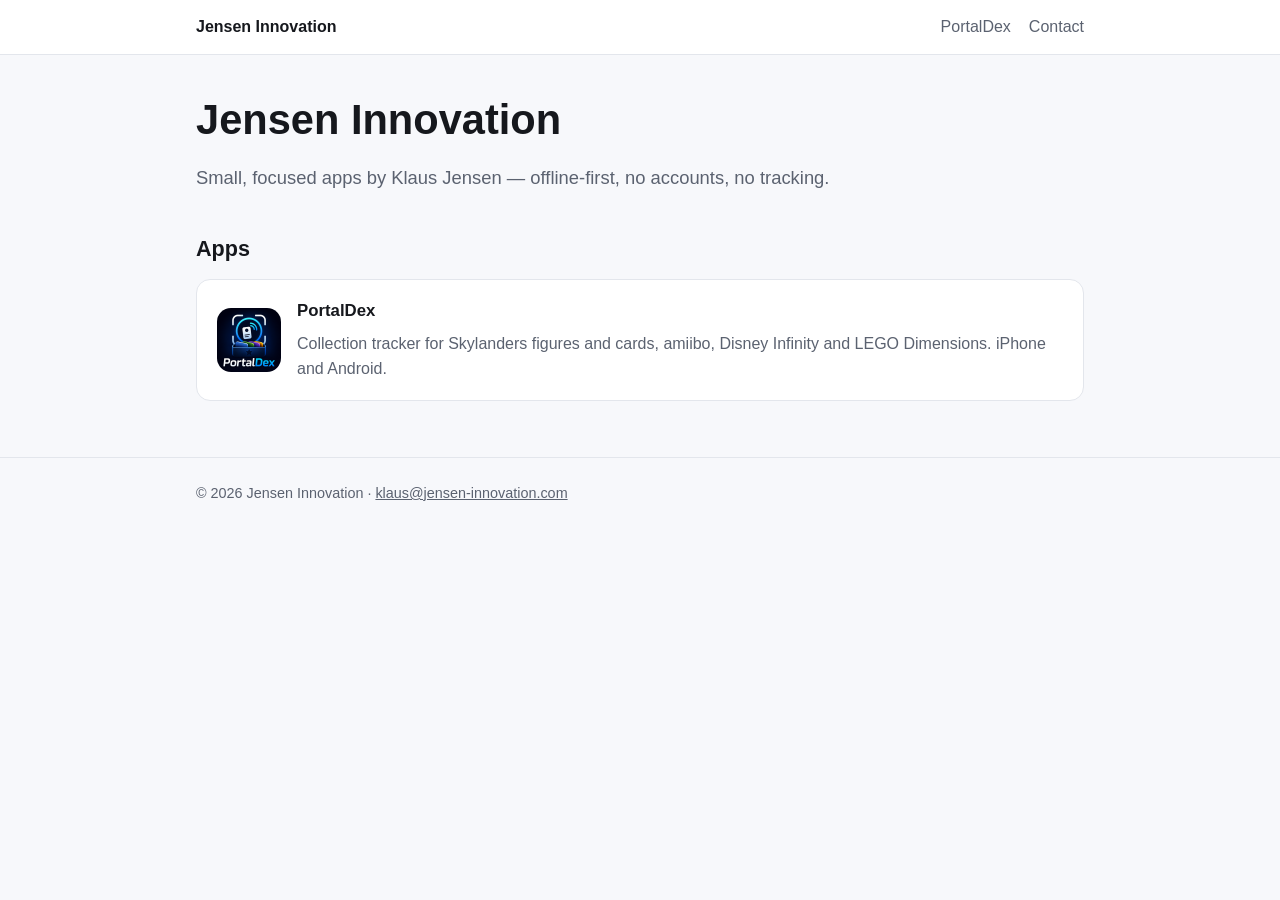
==== index.html @ fc08be13 "new site" ====
<!doctype html>
<html lang="en">
<head>
  <meta charset="utf-8">
  <meta name="viewport" content="width=device-width, initial-scale=1">
  <title>Jensen Innovation — Apps by Klaus Jensen</title>
  <meta name="description" content="Jensen Innovation is the home of PortalDex, the offline collection tracker for Skylanders, Skylanders cards, amiibo, Disney Infinity and LEGO Dimensions.">
  <link rel="canonical" href="https://www.jensen-innovation.com/">
  <link rel="icon" href="/assets/favicon.png" type="image/png">
  <link rel="stylesheet" href="/assets/style.css">
  <meta property="og:type" content="website">
  <meta property="og:title" content="Jensen Innovation">
  <meta property="og:description" content="Home of PortalDex — the offline toys-to-life collection tracker for iPhone and Android.">
  <meta property="og:url" content="https://www.jensen-innovation.com/">
  <meta property="og:image" content="https://www.jensen-innovation.com/assets/portaldex-icon-512.png">
  <script type="application/ld+json">
  {
    "@context": "https://schema.org",
    "@type": "Organization",
    "name": "Jensen Innovation",
    "url": "https://www.jensen-innovation.com/",
    "logo": "https://www.jensen-innovation.com/assets/portaldex-icon-512.png",
    "founder": { "@type": "Person", "name": "Klaus Jensen" },
    "email": "klaus@jensen-innovation.com"
  }
  </script>
</head>
<body>
  <header class="site">
    <div class="wrap">
      <a class="brand" href="/">Jensen Innovation</a>
      <nav><a href="/portaldex/">PortalDex</a><a href="mailto:klaus@jensen-innovation.com">Contact</a></nav>
    </div>
  </header>

  <main>
    <div class="wrap">
      <h1>Jensen Innovation</h1>
      <p class="lead">Small, focused apps by Klaus Jensen — offline-first, no accounts, no tracking.</p>

      <h2>Apps</h2>
      <div class="grid">
        <a class="card app-card" href="/portaldex/">
          <img src="/assets/portaldex-icon-256.png" alt="PortalDex app icon" width="64" height="64">
          <div>
            <h3>PortalDex</h3>
            <p>Collection tracker for Skylanders figures and cards, amiibo, Disney Infinity and LEGO Dimensions. iPhone and Android.</p>
          </div>
        </a>
      </div>
    </div>
  </main>

  <footer class="site">
    <div class="wrap">
      © 2026 Jensen Innovation · <a href="mailto:klaus@jensen-innovation.com">klaus@jensen-innovation.com</a>
    </div>
  </footer>
</body>
</html>
---- assets/style.css ----
/* Jensen Innovation — shared site styles. Light + dark via prefers-color-scheme. */
:root {
  --bg: #f7f8fb;
  --surface: #ffffff;
  --text: #16181d;
  --muted: #5b6270;
  --border: #e3e6ec;
  --accent: #3b5bdb;
  --accent-soft: #e8edff;
  --radius: 14px;
  --max: 920px;
}
@media (prefers-color-scheme: dark) {
  :root {
    --bg: #0f1115;
    --surface: #171a21;
    --text: #e9ecf2;
    --muted: #9aa3b2;
    --border: #262b35;
    --accent: #8ca3ff;
    --accent-soft: #1d2440;
  }
}
* { box-sizing: border-box; }
html { -webkit-text-size-adjust: 100%; }
body {
  margin: 0;
  background: var(--bg);
  color: var(--text);
  font: 16px/1.6 -apple-system, BlinkMacSystemFont, "Segoe UI", Roboto, Helvetica, Arial, sans-serif;
}
a { color: var(--accent); }
img { max-width: 100%; height: auto; }
.wrap { max-width: var(--max); margin: 0 auto; padding: 0 16px; }

header.site {
  border-bottom: 1px solid var(--border);
  background: var(--surface);
}
header.site .wrap {
  display: flex; align-items: center; justify-content: space-between;
  gap: 16px; padding-top: 14px; padding-bottom: 14px;
}
header.site .brand { font-weight: 700; color: var(--text); text-decoration: none; }
header.site nav a { margin-left: 18px; text-decoration: none; color: var(--muted); }
header.site nav a:hover { color: var(--text); }

main { padding: 40px 0 56px; }
h1 { font-size: clamp(1.8rem, 4vw, 2.6rem); line-height: 1.2; margin: 0 0 12px; }
h2 { font-size: 1.35rem; margin: 40px 0 12px; }
h3 { font-size: 1.05rem; margin: 0 0 6px; }
.lead { font-size: 1.15rem; color: var(--muted); max-width: 720px; }

.hero { display: flex; gap: 28px; align-items: center; flex-wrap: wrap; }
.hero img.icon { width: 112px; height: 112px; border-radius: 24px; flex: none; }
.hero .text { flex: 1 1 320px; }

.stores { display: flex; flex-wrap: wrap; gap: 12px; margin-top: 20px; }
.btn {
  display: inline-block; padding: 11px 18px; border-radius: 10px;
  background: var(--accent); color: #fff; text-decoration: none; font-weight: 600;
}
@media (prefers-color-scheme: dark) { .btn { color: #0f1115; } }
.btn.secondary { background: var(--accent-soft); color: var(--accent); }

.grid {
  display: grid; gap: 16px;
  grid-template-columns: repeat(auto-fit, minmax(240px, 1fr));
}
.card {
  background: var(--surface); border: 1px solid var(--border);
  border-radius: var(--radius); padding: 18px 20px;
}
.card p { margin: 0; color: var(--muted); }
.app-card { display: flex; gap: 16px; align-items: center; text-decoration: none; color: var(--text); }
.app-card img { width: 64px; height: 64px; border-radius: 14px; flex: none; }

ul.ticks { padding-left: 1.2em; }
ul.ticks li { margin: 4px 0; }

.prose { max-width: 760px; }
.prose h2 { font-size: 1.15rem; margin-top: 28px; }
.note { font-size: 0.9rem; color: var(--muted); }

footer.site { border-top: 1px solid var(--border); padding: 24px 0 40px; color: var(--muted); font-size: 0.9rem; }
footer.site a { color: var(--muted); }
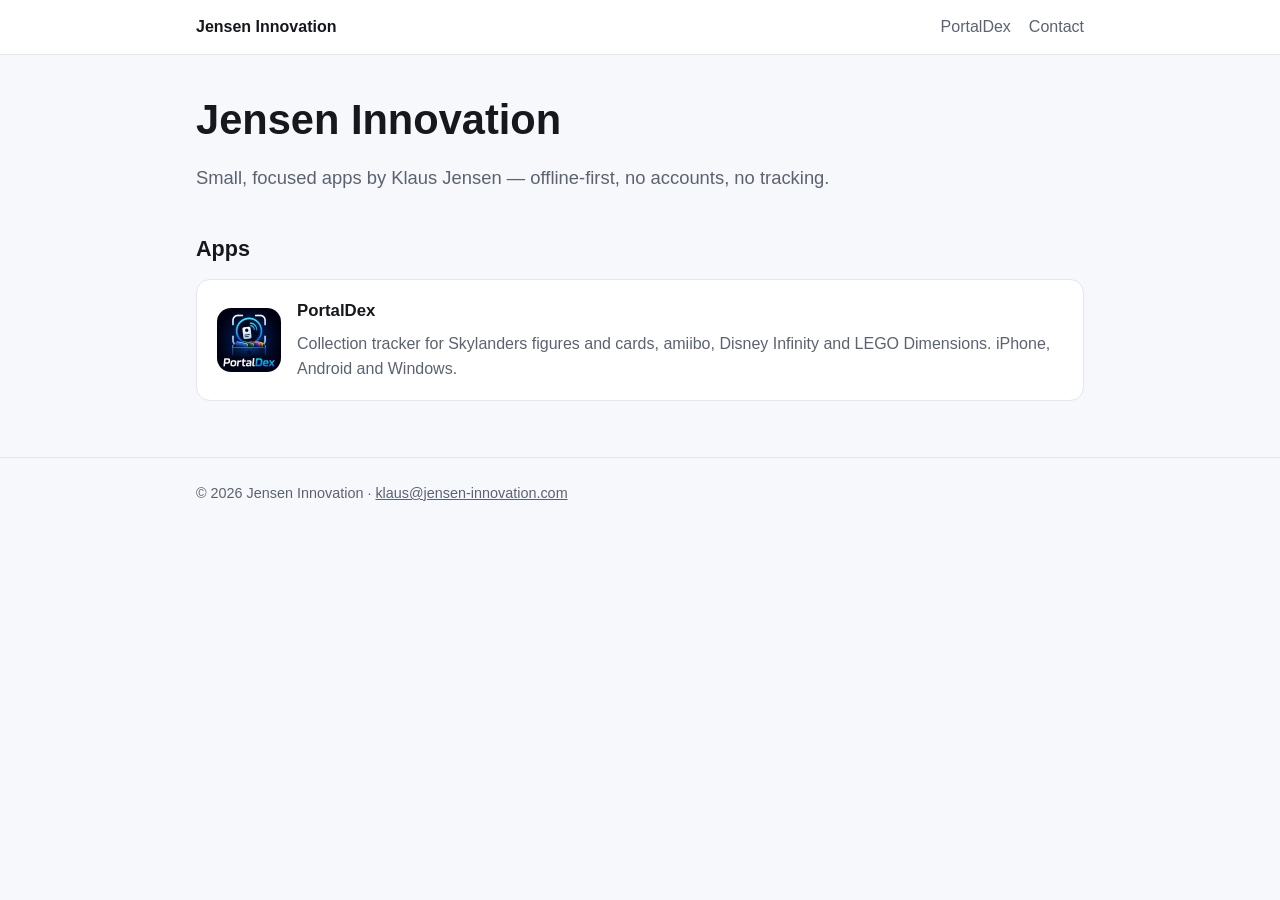
==== commit 1d4f6d35: "updates" ====
--- a/index.html
+++ b/index.html
@@ -10,7 +10,7 @@
   <link rel="stylesheet" href="/assets/style.css">
   <meta property="og:type" content="website">
   <meta property="og:title" content="Jensen Innovation">
-  <meta property="og:description" content="Home of PortalDex — the offline toys-to-life collection tracker for iPhone and Android.">
+  <meta property="og:description" content="Home of PortalDex — the offline toys-to-life collection tracker for iPhone, Android and Windows.">
   <meta property="og:url" content="https://www.jensen-innovation.com/">
   <meta property="og:image" content="https://www.jensen-innovation.com/assets/portaldex-icon-512.png">
   <script type="application/ld+json">
@@ -44,7 +44,7 @@
           <img src="/assets/portaldex-icon-256.png" alt="PortalDex app icon" width="64" height="64">
           <div>
             <h3>PortalDex</h3>
-            <p>Collection tracker for Skylanders figures and cards, amiibo, Disney Infinity and LEGO Dimensions. iPhone and Android.</p>
+            <p>Collection tracker for Skylanders figures and cards, amiibo, Disney Infinity and LEGO Dimensions. iPhone, Android and Windows.</p>
           </div>
         </a>
       </div>
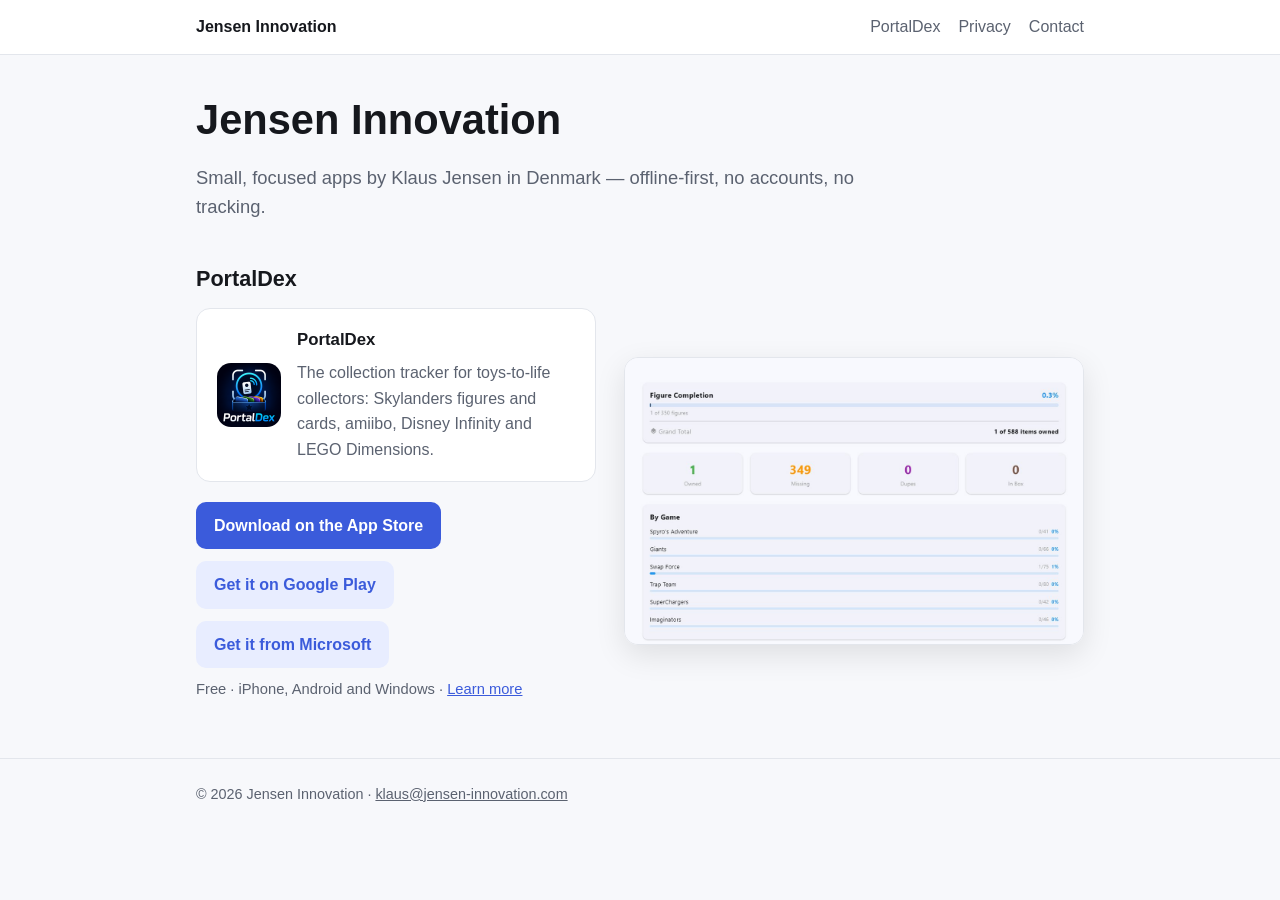
==== commit 68a72162: "update" ====
--- a/index.html
+++ b/index.html
@@ -12,7 +12,10 @@
   <meta property="og:title" content="Jensen Innovation">
   <meta property="og:description" content="Home of PortalDex — the offline toys-to-life collection tracker for iPhone, Android and Windows.">
   <meta property="og:url" content="https://www.jensen-innovation.com/">
-  <meta property="og:image" content="https://www.jensen-innovation.com/assets/portaldex-icon-512.png">
+  <meta property="og:image" content="https://www.jensen-innovation.com/assets/og-portaldex.jpg">
+  <meta property="og:image:width" content="1200">
+  <meta property="og:image:height" content="630">
+  <meta name="twitter:card" content="summary_large_image">
   <script type="application/ld+json">
   {
     "@context": "https://schema.org",
@@ -29,24 +32,33 @@
   <header class="site">
     <div class="wrap">
       <a class="brand" href="/">Jensen Innovation</a>
-      <nav><a href="/portaldex/">PortalDex</a><a href="mailto:klaus@jensen-innovation.com">Contact</a></nav>
+      <nav><a href="/portaldex/">PortalDex</a><a href="/portaldex/privacy/">Privacy</a><a href="mailto:klaus@jensen-innovation.com">Contact</a></nav>
     </div>
   </header>
 
   <main>
     <div class="wrap">
       <h1>Jensen Innovation</h1>
-      <p class="lead">Small, focused apps by Klaus Jensen — offline-first, no accounts, no tracking.</p>
+      <p class="lead">Small, focused apps by Klaus Jensen in Denmark — offline-first, no accounts, no tracking.</p>
 
-      <h2>Apps</h2>
-      <div class="grid">
-        <a class="card app-card" href="/portaldex/">
-          <img src="/assets/portaldex-icon-256.png" alt="PortalDex app icon" width="64" height="64">
-          <div>
-            <h3>PortalDex</h3>
-            <p>Collection tracker for Skylanders figures and cards, amiibo, Disney Infinity and LEGO Dimensions. iPhone, Android and Windows.</p>
+      <h2>PortalDex</h2>
+      <div class="home-hero">
+        <div>
+          <a class="card app-card" href="/portaldex/">
+            <img src="/assets/portaldex-icon-256.png" alt="PortalDex app icon" width="64" height="64">
+            <div>
+              <h3>PortalDex</h3>
+              <p>The collection tracker for toys-to-life collectors: Skylanders figures and cards, amiibo, Disney Infinity and LEGO Dimensions.</p>
+            </div>
+          </a>
+          <div class="stores">
+            <a class="btn" href="https://apps.apple.com/app/id6779376140">Download on the App Store</a>
+            <a class="btn secondary" href="https://play.google.com/store/apps/details?id=com.portaldex.app">Get it on Google Play</a>
+            <a class="btn secondary" href="https://apps.microsoft.com/detail/9PMSPXB7BLTJ">Get it from Microsoft</a>
           </div>
-        </a>
+          <p class="platforms">Free · iPhone, Android and Windows · <a href="/portaldex/">Learn more</a></p>
+        </div>
+        <a href="/portaldex/"><img class="shot" src="/assets/screens/dashboard.jpg" alt="PortalDex collection dashboard" width="1200" height="750"></a>
       </div>
     </div>
   </main>
--- a/assets/style.css
+++ b/assets/style.css
@@ -84,3 +84,37 @@
 
 footer.site { border-top: 1px solid var(--border); padding: 24px 0 40px; color: var(--muted); font-size: 0.9rem; }
 footer.site a { color: var(--muted); }
+
+/* Buttons: hover + keyboard focus */
+.btn { transition: filter .15s ease, transform .15s ease; }
+.btn:hover { filter: brightness(1.08); transform: translateY(-1px); }
+a:focus-visible, .btn:focus-visible { outline: 3px solid var(--accent); outline-offset: 3px; border-radius: 10px; }
+.platforms { margin: 10px 0 0; font-size: 0.92rem; color: var(--muted); }
+
+/* Screenshot gallery: scroll-snap strip, swipeable on phones */
+.shots {
+  display: grid; grid-auto-flow: column; grid-auto-columns: min(86%, 620px);
+  gap: 16px; overflow-x: auto; scroll-snap-type: x mandatory;
+  padding: 4px 2px 14px; margin: 0 -2px;
+}
+.shots figure { margin: 0; scroll-snap-align: start; }
+.shots img {
+  display: block; width: 100%; border-radius: var(--radius);
+  border: 1px solid var(--border); box-shadow: 0 8px 24px rgba(0,0,0,.08);
+}
+.shots figcaption { font-size: 0.9rem; color: var(--muted); margin-top: 8px; }
+
+/* Real figure photos */
+.figures { display: grid; gap: 10px; grid-template-columns: repeat(auto-fill, minmax(110px, 1fr)); margin-top: 16px; }
+.figures img { width: 100%; aspect-ratio: 1; object-fit: cover; border-radius: 12px; border: 1px solid var(--border); }
+
+/* Homepage hero */
+.home-hero { display: grid; gap: 28px; align-items: center; grid-template-columns: 1fr; }
+@media (min-width: 820px) { .home-hero { grid-template-columns: 1fr 1.15fr; } }
+.home-hero img.shot { border-radius: var(--radius); border: 1px solid var(--border); box-shadow: 0 10px 30px rgba(0,0,0,.10); }
+
+/* Narrow phones: let the header nav wrap instead of overflowing */
+@media (max-width: 420px) {
+  header.site .wrap { flex-wrap: wrap; gap: 6px 16px; }
+  header.site nav a { margin: 0 16px 0 0; }
+}
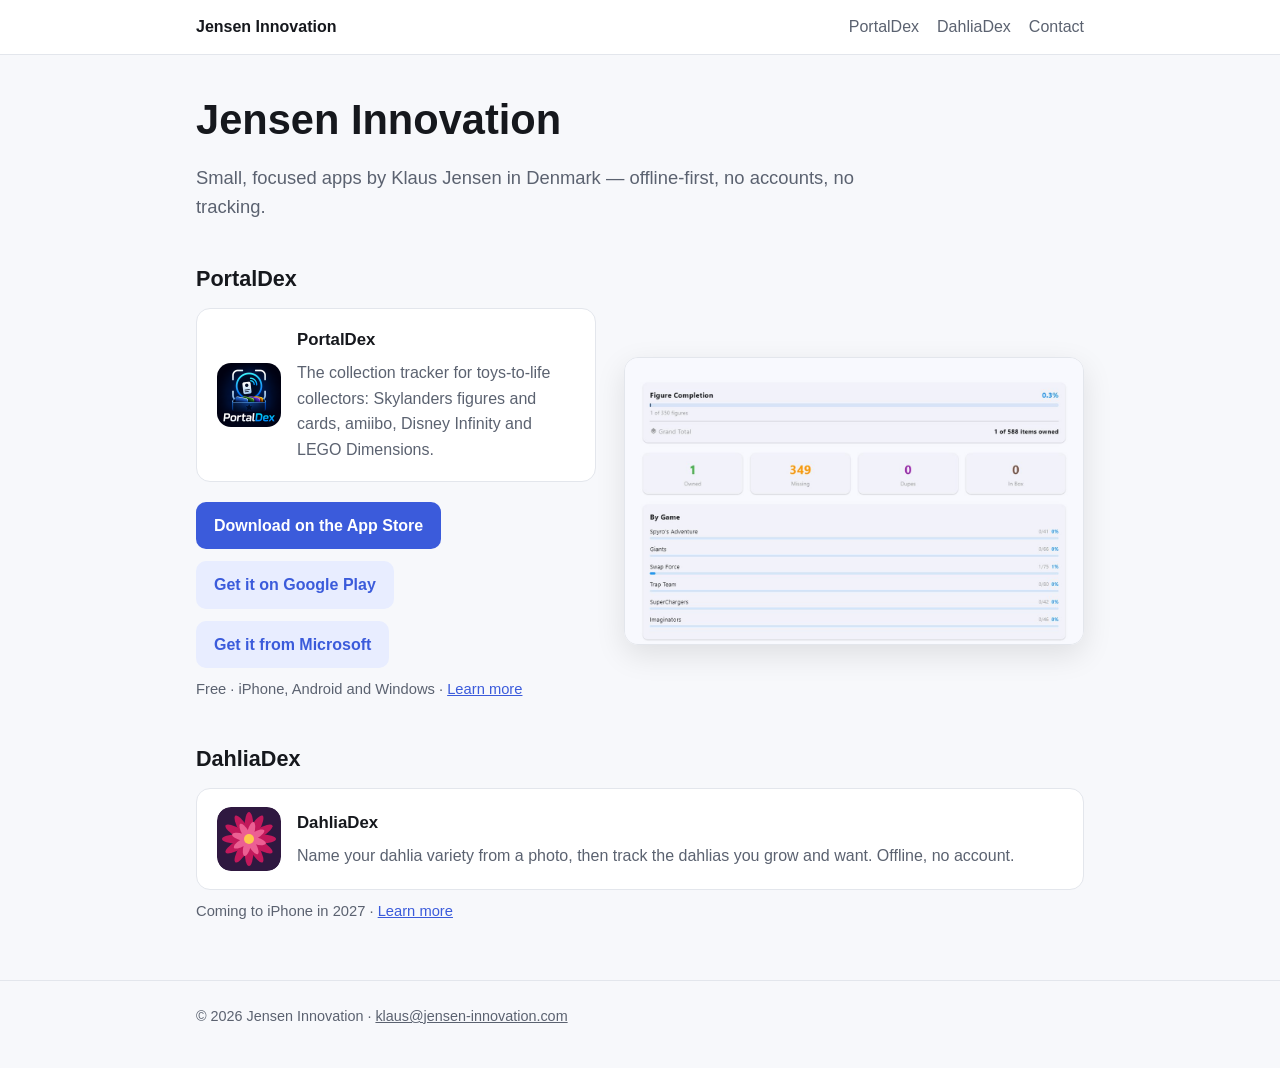
==== commit bb776ab9: "added dahlia dex" ====
--- a/index.html
+++ b/index.html
@@ -4,7 +4,7 @@
   <meta charset="utf-8">
   <meta name="viewport" content="width=device-width, initial-scale=1">
   <title>Jensen Innovation — Apps by Klaus Jensen</title>
-  <meta name="description" content="Jensen Innovation is the home of PortalDex, the offline collection tracker for Skylanders, Skylanders cards, amiibo, Disney Infinity and LEGO Dimensions.">
+  <meta name="description" content="Jensen Innovation makes PortalDex, the offline collection tracker for Skylanders, Skylanders cards, amiibo, Disney Infinity and LEGO Dimensions, and DahliaDex, the dahlia variety identifier.">
   <link rel="canonical" href="https://www.jensen-innovation.com/">
   <link rel="icon" href="/assets/favicon.png" type="image/png">
   <link rel="stylesheet" href="/assets/style.css">
@@ -32,7 +32,7 @@
   <header class="site">
     <div class="wrap">
       <a class="brand" href="/">Jensen Innovation</a>
-      <nav><a href="/portaldex/">PortalDex</a><a href="/portaldex/privacy/">Privacy</a><a href="mailto:klaus@jensen-innovation.com">Contact</a></nav>
+      <nav><a href="/portaldex/">PortalDex</a><a href="/dahliadex/">DahliaDex</a><a href="mailto:klaus@jensen-innovation.com">Contact</a></nav>
     </div>
   </header>
 
@@ -60,6 +60,16 @@
         </div>
         <a href="/portaldex/"><img class="shot" src="/assets/screens/dashboard.jpg" alt="PortalDex collection dashboard" width="1200" height="750"></a>
       </div>
+
+      <h2>DahliaDex</h2>
+      <a class="card app-card" href="/dahliadex/">
+        <img src="/assets/dahliadex-icon.svg" alt="DahliaDex app icon" width="64" height="64">
+        <div>
+          <h3>DahliaDex</h3>
+          <p>Name your dahlia variety from a photo, then track the dahlias you grow and want. Offline, no account.</p>
+        </div>
+      </a>
+      <p class="platforms">Coming to iPhone in 2027 · <a href="/dahliadex/">Learn more</a></p>
     </div>
   </main>
 
--- a/assets/style.css
+++ b/assets/style.css
@@ -105,7 +105,8 @@
 .shots figcaption { font-size: 0.9rem; color: var(--muted); margin-top: 8px; }
 
 /* Real figure photos */
-.figures { display: grid; gap: 10px; grid-template-columns: repeat(auto-fill, minmax(110px, 1fr)); margin-top: 16px; }
+.figures { display: grid; gap: 10px; grid-template-columns: repeat(4, 1fr); max-width: 620px; margin-top: 16px; }
+@media (max-width: 480px) { .figures { grid-template-columns: repeat(2, 1fr); } }
 .figures img { width: 100%; aspect-ratio: 1; object-fit: cover; border-radius: 12px; border: 1px solid var(--border); }
 
 /* Homepage hero */
@@ -118,3 +119,12 @@
   header.site .wrap { flex-wrap: wrap; gap: 6px 16px; }
   header.site nav a { margin: 0 16px 0 0; }
 }
+
+/* Single full-width screenshot (collection pages) */
+.shots.one { grid-auto-columns: 100%; overflow: visible; margin-top: 24px; }
+@media (min-width: 820px) { .shots.one { grid-auto-columns: 78%; } }
+
+/* Feature cards */
+.card.feature h3 { display: flex; gap: 8px; align-items: center; }
+a.card { text-decoration: none; color: var(--text); transition: border-color .15s ease; }
+a.card:hover { border-color: var(--accent); }
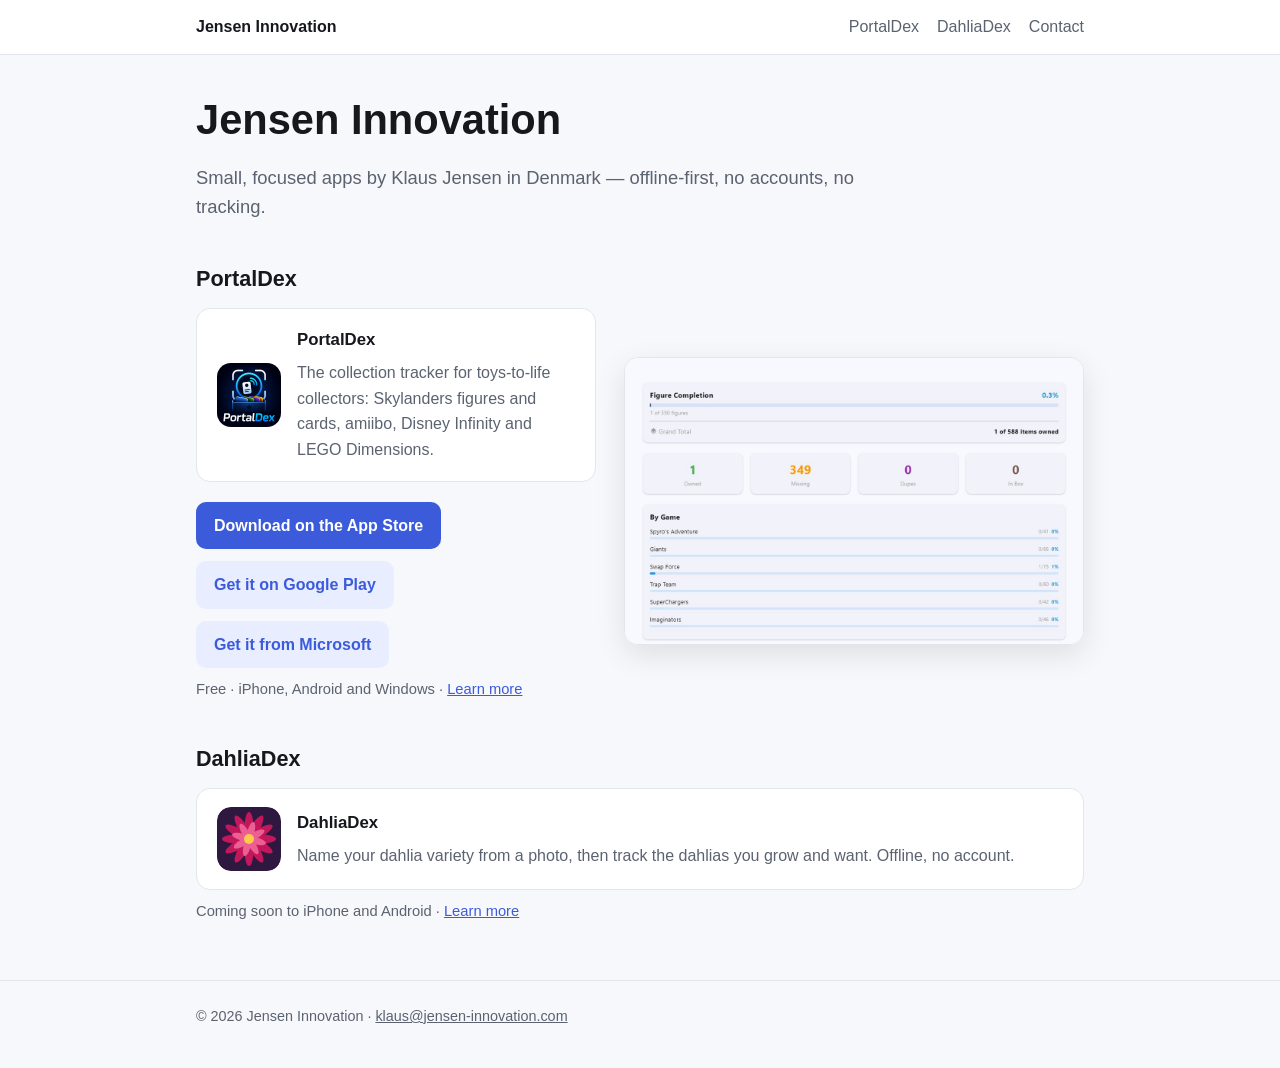
==== commit 2402d05c: "DahliaDex page: App Store link (in review), Android coming soon, 1,800+ varieties, My Garden journal" ====
--- a/index.html
+++ b/index.html
@@ -69,7 +69,7 @@
           <p>Name your dahlia variety from a photo, then track the dahlias you grow and want. Offline, no account.</p>
         </div>
       </a>
-      <p class="platforms">Coming to iPhone in 2027 · <a href="/dahliadex/">Learn more</a></p>
+      <p class="platforms">Coming soon to iPhone and Android · <a href="/dahliadex/">Learn more</a></p>
     </div>
   </main>
 
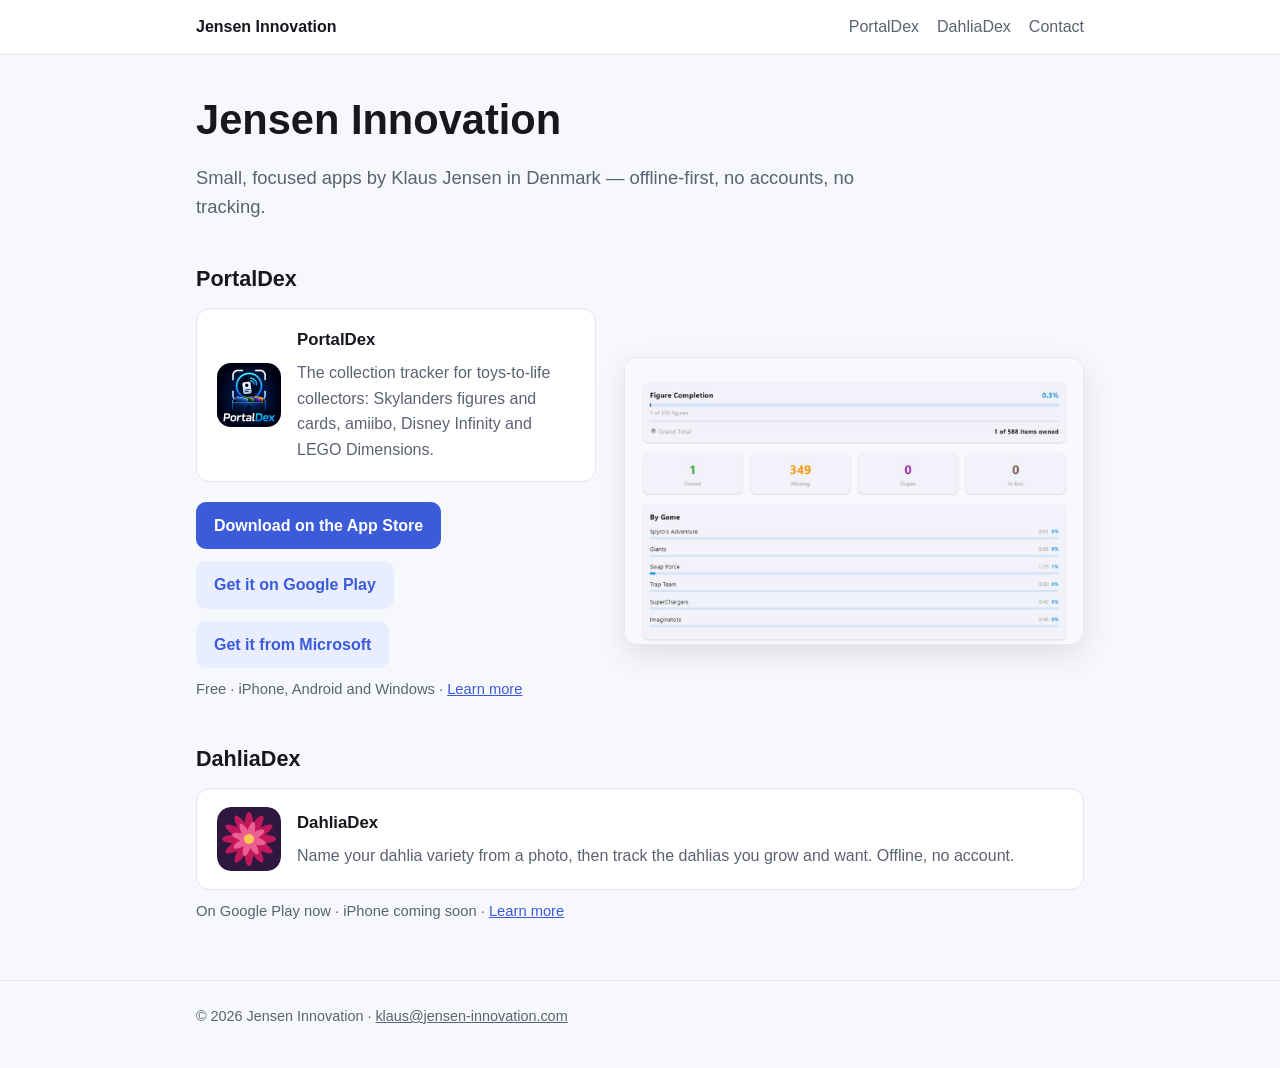
==== commit cfab6726: "DahliaDex: Android on Google Play now, iPhone coming soon Co-Authored-By: Claude Opus 5.5 <noreply@a" ====
--- a/index.html
+++ b/index.html
@@ -69,7 +69,7 @@
           <p>Name your dahlia variety from a photo, then track the dahlias you grow and want. Offline, no account.</p>
         </div>
       </a>
-      <p class="platforms">Coming soon to iPhone and Android · <a href="/dahliadex/">Learn more</a></p>
+      <p class="platforms">On Google Play now · iPhone coming soon · <a href="/dahliadex/">Learn more</a></p>
     </div>
   </main>
 
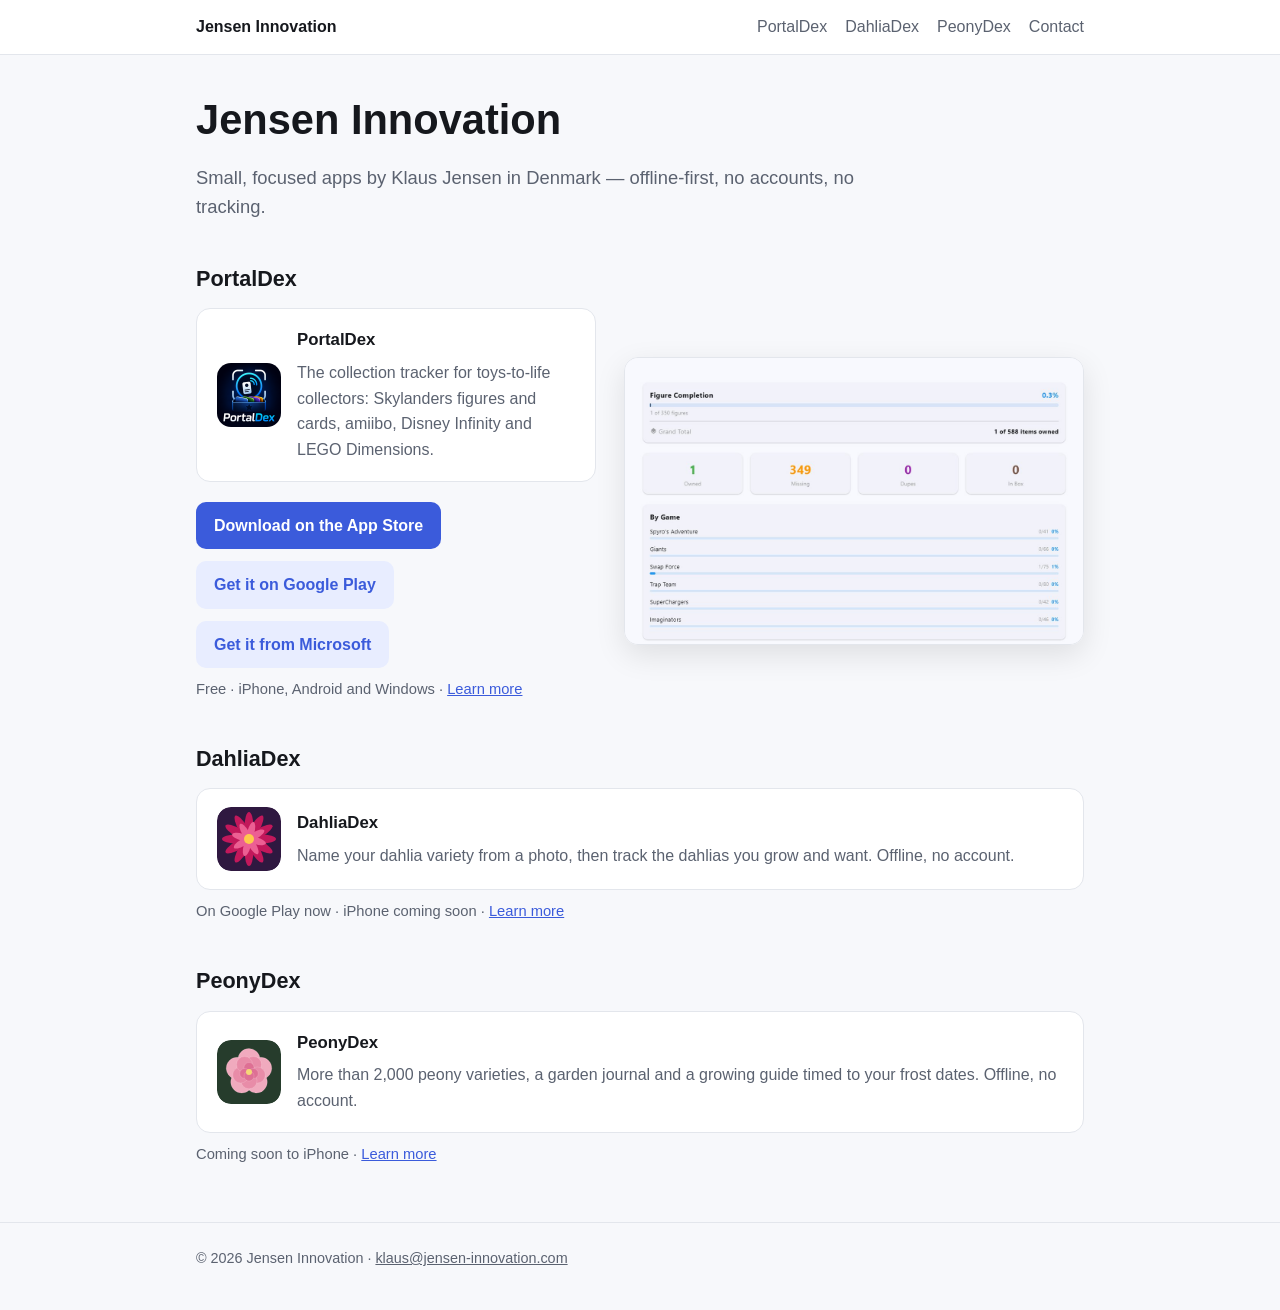
==== commit 26af01cf: "PeonyDex: app page, privacy policy, homepage card - /peonydex/ (coming soon to iPhone) and /peonydex" ====
--- a/index.html
+++ b/index.html
@@ -4,7 +4,7 @@
   <meta charset="utf-8">
   <meta name="viewport" content="width=device-width, initial-scale=1">
   <title>Jensen Innovation — Apps by Klaus Jensen</title>
-  <meta name="description" content="Jensen Innovation makes PortalDex, the offline collection tracker for Skylanders, Skylanders cards, amiibo, Disney Infinity and LEGO Dimensions, and DahliaDex, the dahlia variety identifier.">
+  <meta name="description" content="Jensen Innovation makes PortalDex, the offline collection tracker for Skylanders, Skylanders cards, amiibo, Disney Infinity and LEGO Dimensions, DahliaDex, the dahlia variety identifier, and PeonyDex, the peony variety catalog.">
   <link rel="canonical" href="https://www.jensen-innovation.com/">
   <link rel="icon" href="/assets/favicon.png" type="image/png">
   <link rel="stylesheet" href="/assets/style.css">
@@ -32,7 +32,7 @@
   <header class="site">
     <div class="wrap">
       <a class="brand" href="/">Jensen Innovation</a>
-      <nav><a href="/portaldex/">PortalDex</a><a href="/dahliadex/">DahliaDex</a><a href="mailto:klaus@jensen-innovation.com">Contact</a></nav>
+      <nav><a href="/portaldex/">PortalDex</a><a href="/dahliadex/">DahliaDex</a><a href="/peonydex/">PeonyDex</a><a href="mailto:klaus@jensen-innovation.com">Contact</a></nav>
     </div>
   </header>
 
@@ -70,6 +70,16 @@
         </div>
       </a>
       <p class="platforms">On Google Play now · iPhone coming soon · <a href="/dahliadex/">Learn more</a></p>
+
+      <h2>PeonyDex</h2>
+      <a class="card app-card" href="/peonydex/">
+        <img src="/assets/peonydex-icon.svg" alt="PeonyDex app icon" width="64" height="64">
+        <div>
+          <h3>PeonyDex</h3>
+          <p>More than 2,000 peony varieties, a garden journal and a growing guide timed to your frost dates. Offline, no account.</p>
+        </div>
+      </a>
+      <p class="platforms">Coming soon to iPhone · <a href="/peonydex/">Learn more</a></p>
     </div>
   </main>
 
